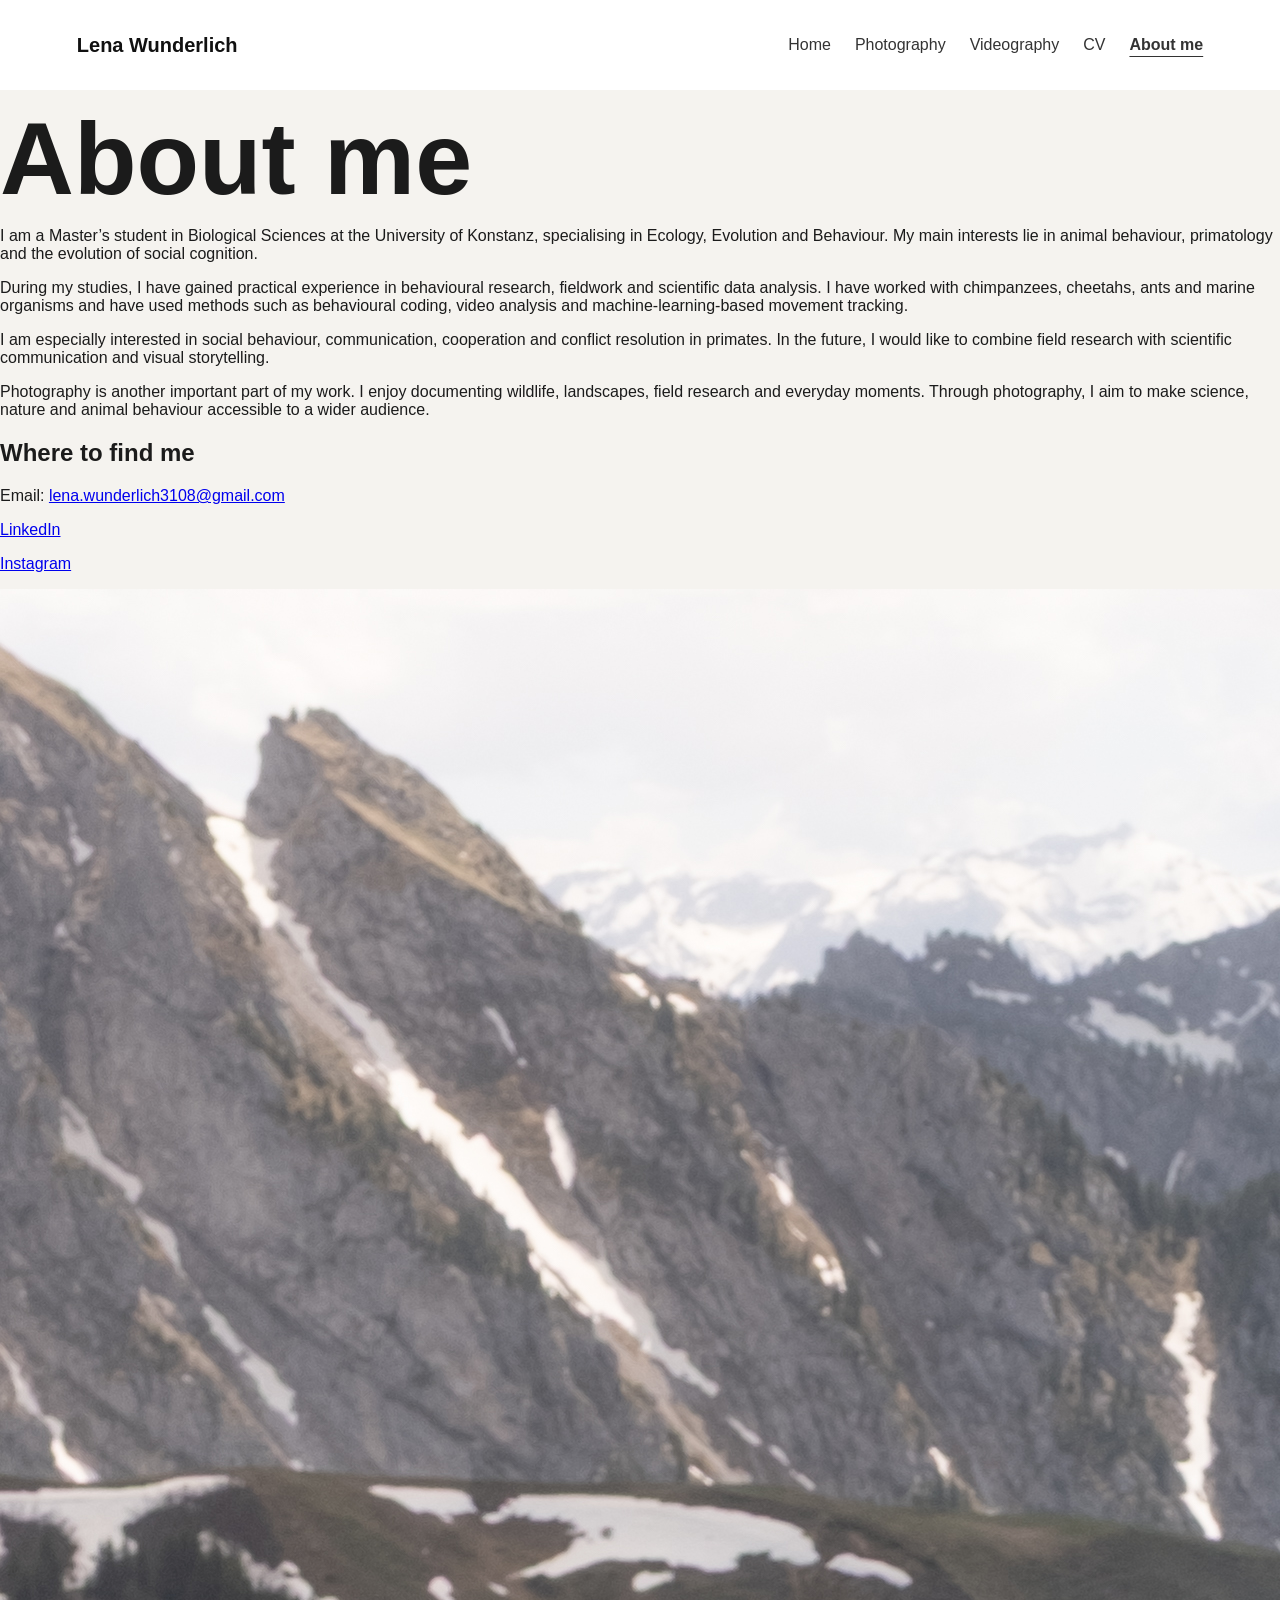
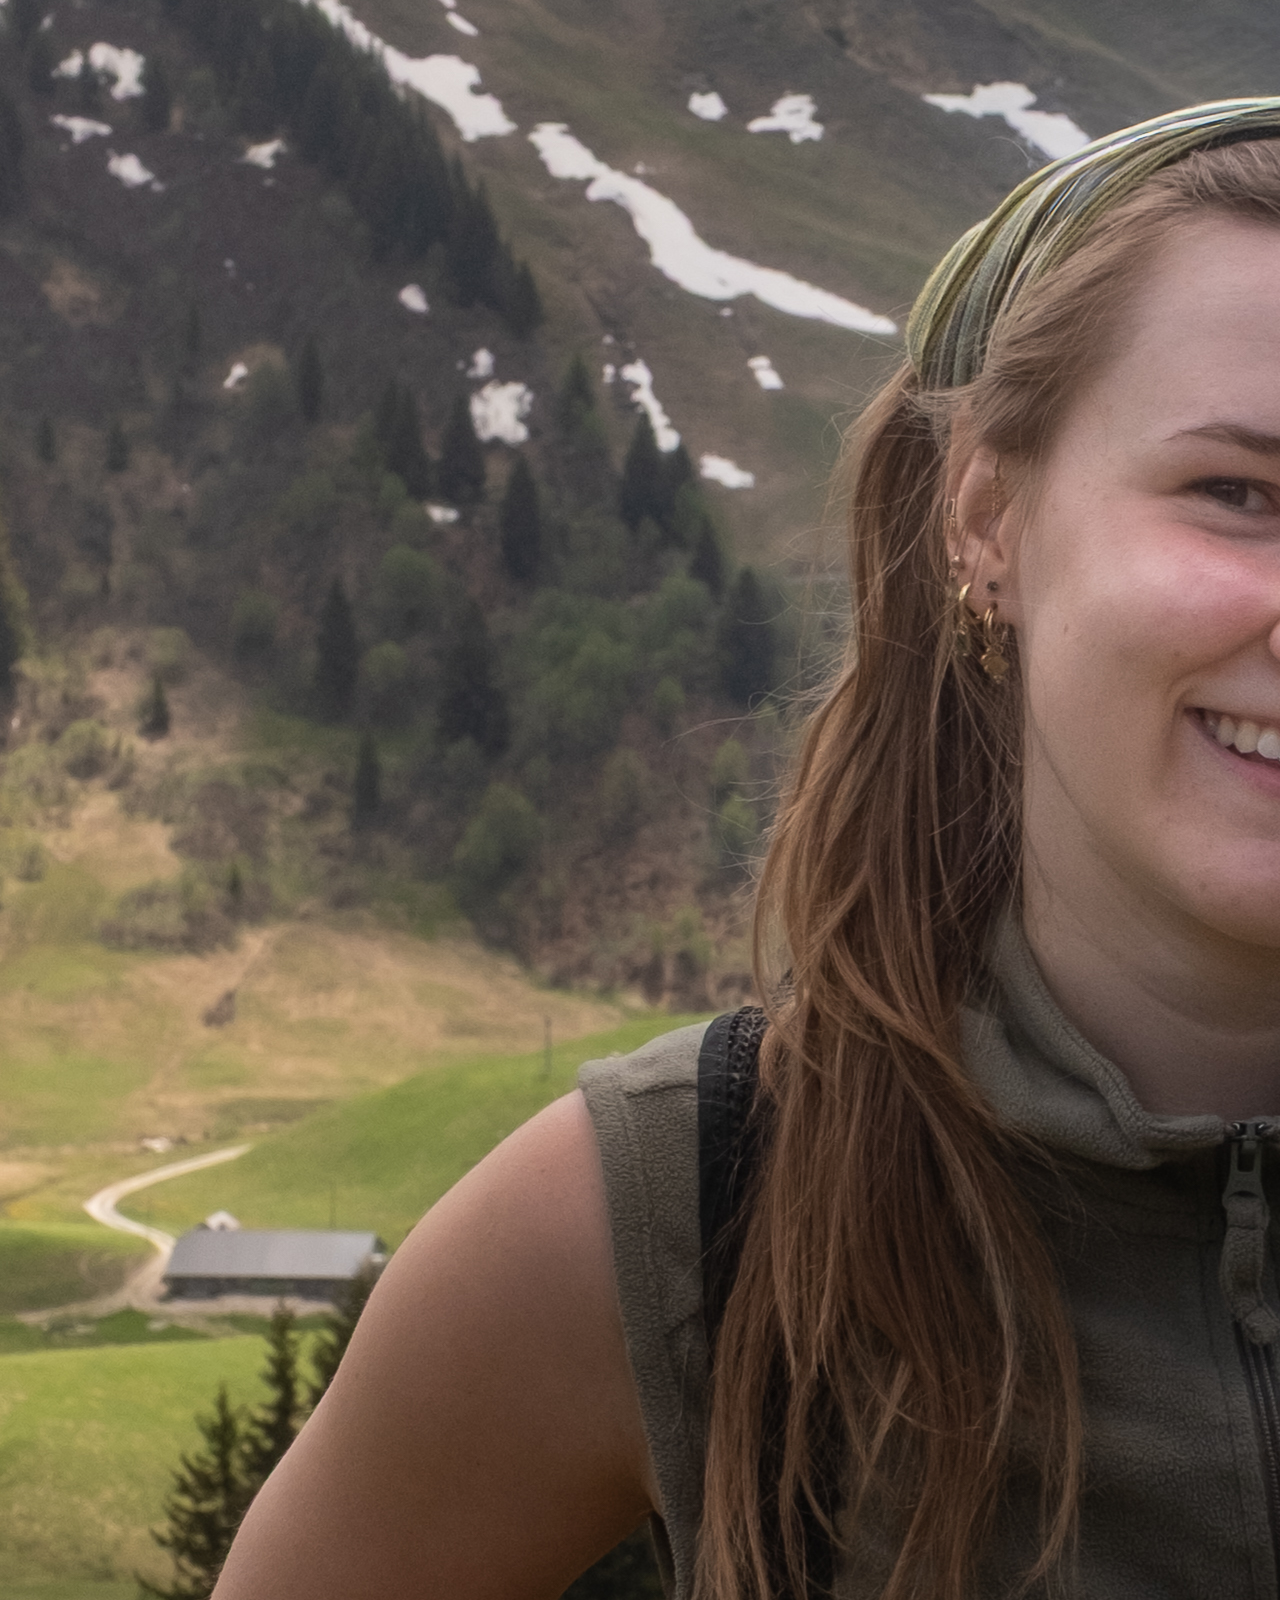
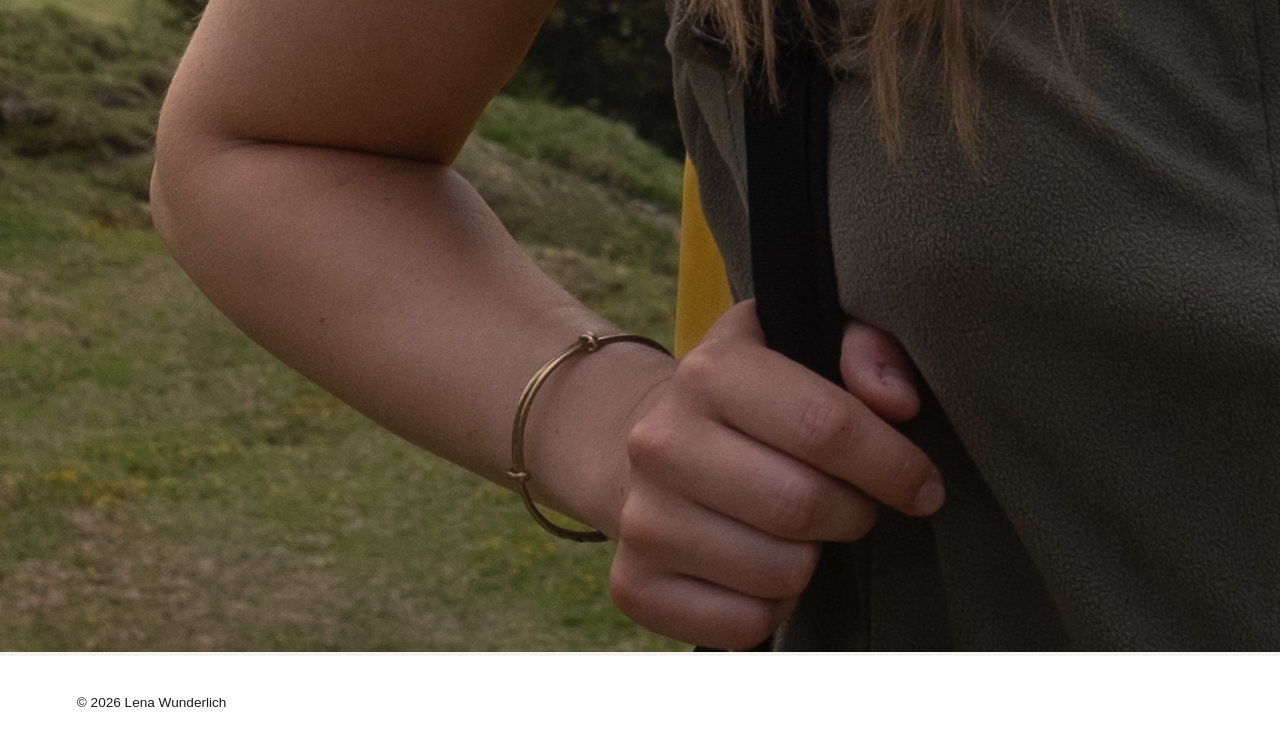
==== about.html @ 977cf22e "Add about.html for personal introduction page This file contains the HTML structure for the 'About m" ====
<!DOCTYPE html>
<html lang="en">

<head>
  <meta charset="UTF-8">

  <meta
    name="viewport"
    content="width=device-width, initial-scale=1.0"
  >

  <title>About me | Lena Wunderlich</title>

  <link rel="stylesheet" href="style.css">
</head>

<body>

  <header>
    <a class="name" href="index.html">
      Lena Wunderlich
    </a>

    <nav>
      <a href="index.html">Home</a>
      <a href="photography.html">Photography</a>
      <a href="videography.html">Videography</a>
      <a href="cv.html">CV</a>
      <a href="about.html" class="active">About me</a>
    </nav>
  </header>

  <main class="about-page">

    <section class="about-heading">
      <h1>About me</h1>
      <div class="about-heading-line"></div>
    </section>

    <section class="about-layout">

      <div class="about-text">

        <p>
          I am a Master’s student in Biological Sciences at the
          University of Konstanz, specialising in Ecology, Evolution
          and Behaviour. My main interests lie in animal behaviour,
          primatology and the evolution of social cognition.
        </p>

        <p>
          During my studies, I have gained practical experience in
          behavioural research, fieldwork and scientific data analysis.
          I have worked with chimpanzees, cheetahs, ants and marine
          organisms and have used methods such as behavioural coding,
          video analysis and machine-learning-based movement tracking.
        </p>

        <p>
          I am especially interested in social behaviour, communication,
          cooperation and conflict resolution in primates. In the future,
          I would like to combine field research with scientific
          communication and visual storytelling.
        </p>

        <p>
          Photography is another important part of my work. I enjoy
          documenting wildlife, landscapes, field research and everyday
          moments. Through photography, I aim to make science, nature and
          animal behaviour accessible to a wider audience.
        </p>

        <div class="about-contact">

          <h2>Where to find me</h2>

          <p>
            Email:
            <a href="mailto:lena.wunderlich3108@gmail.com">
              lena.wunderlich3108@gmail.com
            </a>
          </p>

          <p>
            <a
              href="HIER-DEINEN-LINKEDIN-LINK-EINFÜGEN"
              target="_blank"
              rel="noopener"
            >
              LinkedIn
            </a>
          </p>

          <p>
            <a
              href="HIER-DEINEN-INSTAGRAM-LINK-EINFÜGEN"
              target="_blank"
              rel="noopener"
            >
              Instagram
            </a>
          </p>

        </div>

      </div>

      <div class="about-image-wrapper">
        <img
          class="about-image"
          src="images/profile.jpg"
          alt="Portrait of Lena Wunderlich"
        >
      </div>

    </section>

  </main>

  <footer>
    <p>© 2026 Lena Wunderlich</p>
  </footer>

</body>
</html>
---- style.css ----
* {
  box-sizing: border-box;
}

body {
  margin: 0;
  font-family: Arial, Helvetica, sans-serif;
  color: #1b1b1b;
  background: #f5f3ef;
}

header {
  min-height: 90px;
  padding: 25px 6%;
  display: flex;
  justify-content: space-between;
  align-items: center;
  gap: 30px;
  background: white;
}

.name {
  color: #111;
  font-size: 1.25rem;
  font-weight: bold;
  text-decoration: none;
}

nav {
  display: flex;
  flex-wrap: wrap;
  gap: 24px;
}

nav a {
  color: #333;
  text-decoration: none;
}

nav a:hover {
  text-decoration: underline;
}

.hero {
  min-height: calc(100vh - 160px);
  padding: 100px 10%;
  display: flex;
  align-items: center;
}

.hero div {
  max-width: 800px;
}

.subtitle {
  text-transform: uppercase;
  letter-spacing: 0.15em;
  font-size: 0.8rem;
}

h1 {
  margin: 20px 0;
  max-width: 750px;
  font-size: clamp(3rem, 8vw, 6.5rem);
  line-height: 0.95;
}

.intro {
  max-width: 600px;
  font-size: 1.2rem;
  line-height: 1.7;
}

.button {
  display: inline-block;
  margin-top: 25px;
  padding: 14px 24px;
  color: white;
  background: #222;
  text-decoration: none;
}

.content {
  max-width: 1100px;
  min-height: 75vh;
  margin: auto;
  padding: 70px 6%;
}

.content h1 {
  font-size: clamp(2.5rem, 6vw, 5rem);
}

.project {
  margin: 50px 0;
  padding-bottom: 40px;
  border-bottom: 1px solid #bbb;
}

.project img {
  width: 100%;
  max-height: 650px;
  object-fit: cover;
}

.project p {
  max-width: 750px;
  line-height: 1.7;
}

footer {
  padding: 25px 6%;
  font-size: 0.85rem;
  background: white;
}

@media (max-width: 750px) {
  header {
    align-items: flex-start;
    flex-direction: column;
  }

  nav {
    gap: 12px 18px;
  }

  .hero {
    padding: 70px 6%;
  }
}
/* PHOTOGRAPHY PAGE */

.photography-page {
  width: 100%;
  max-width: 1500px;
  margin: 0 auto;
  padding: 70px 6% 100px;
}

.photography-intro {
  max-width: 750px;
  margin-bottom: 60px;
}

.photography-intro h1 {
  margin: 15px 0 25px;
  font-size: clamp(3rem, 7vw, 6rem);
  line-height: 1;
}

.photography-intro p {
  max-width: 600px;
  font-size: 1.1rem;
  line-height: 1.7;
}


/* MASONRY IMAGE GRID */

.photo-grid {
  column-count: 3;
  column-gap: 24px;
}

.photo-item {
  width: 100%;
  margin: 0 0 24px;
  break-inside: avoid;
  overflow: hidden;
  border-radius: 10px;
  background: #eeeeee;
}

.photo-item img {
  display: block;
  width: 100%;
  height: auto;
  transition:
    transform 0.4s ease,
    filter 0.4s ease;
}

.photo-item:hover img {
  transform: scale(1.02);
  filter: brightness(0.92);
}


/* ACTIVE NAVIGATION LINK */

nav a.active {
  font-weight: bold;
  text-decoration: underline;
  text-underline-offset: 6px;
}


/* TABLET */

@media (max-width: 1000px) {
  .photo-grid {
    column-count: 2;
  }
}


/* MOBILE */

@media (max-width: 650px) {
  .photography-page {
    padding: 50px 5% 70px;
  }

  .photography-intro {
    margin-bottom: 40px;
  }

  .photo-grid {
    column-count: 1;
    column-gap: 0;
  }

  .photo-item {
    margin-bottom: 18px;
    border-radius: 8px;
  }
}
.gallery-status {
  margin: 40px 0;
  text-align: center;
  color: #666666;
  font-size: 1rem;
}
/* CV PAGE */

.cv-page {
  width: 100%;
  max-width: 1500px;
  margin: 0 auto;
  padding: 60px 3% 100px;
}

.cv-heading h1 {
  margin: 0 0 45px;
  font-size: clamp(3rem, 6vw, 5.5rem);
  line-height: 1;
}

.cv-heading-line {
  width: 100%;
  height: 1px;
  margin-bottom: 35px;
  background: #555555;
}

.cv-actions {
  display: flex;
  flex-wrap: wrap;
  gap: 12px;
  margin-bottom: 25px;
}

.cv-button {
  display: inline-block;
  padding: 12px 20px;
  border: 1px solid #222222;
  color: #ffffff;
  background: #222222;
  text-decoration: none;
  transition:
    background 0.2s ease,
    color 0.2s ease;
}

.cv-button:hover {
  color: #222222;
  background: transparent;
}

.cv-button-secondary {
  color: #222222;
  background: transparent;
}

.cv-button-secondary:hover {
  color: #ffffff;
  background: #222222;
}


/* PDF VIEWER */

.cv-viewer-container {
  width: 100%;
  height: 85vh;
  min-height: 700px;
  padding: 0 70px;
  overflow: hidden;
  background: #1f1f1f;
}

.cv-viewer {
  display: block;
  width: 100%;
  height: 100%;
  border: none;
  background: #ffffff;
}

.cv-fallback {
  padding: 80px 30px;
  text-align: center;
  color: #222222;
  background: #ffffff;
}


/* TABLET */

@media (max-width: 900px) {
  .cv-viewer-container {
    height: 78vh;
    min-height: 600px;
    padding: 0 30px;
  }
}


/* MOBILE */

@media (max-width: 650px) {
  .cv-page {
    padding: 45px 4% 70px;
  }

  .cv-heading h1 {
    margin-bottom: 30px;
  }

  .cv-heading-line {
    margin-bottom: 25px;
  }

  .cv-actions {
    flex-direction: column;
  }

  .cv-button {
    width: 100%;
    text-align: center;
  }

  .cv-viewer-container {
    height: 70vh;
    min-height: 500px;
    padding: 0;
  }
}
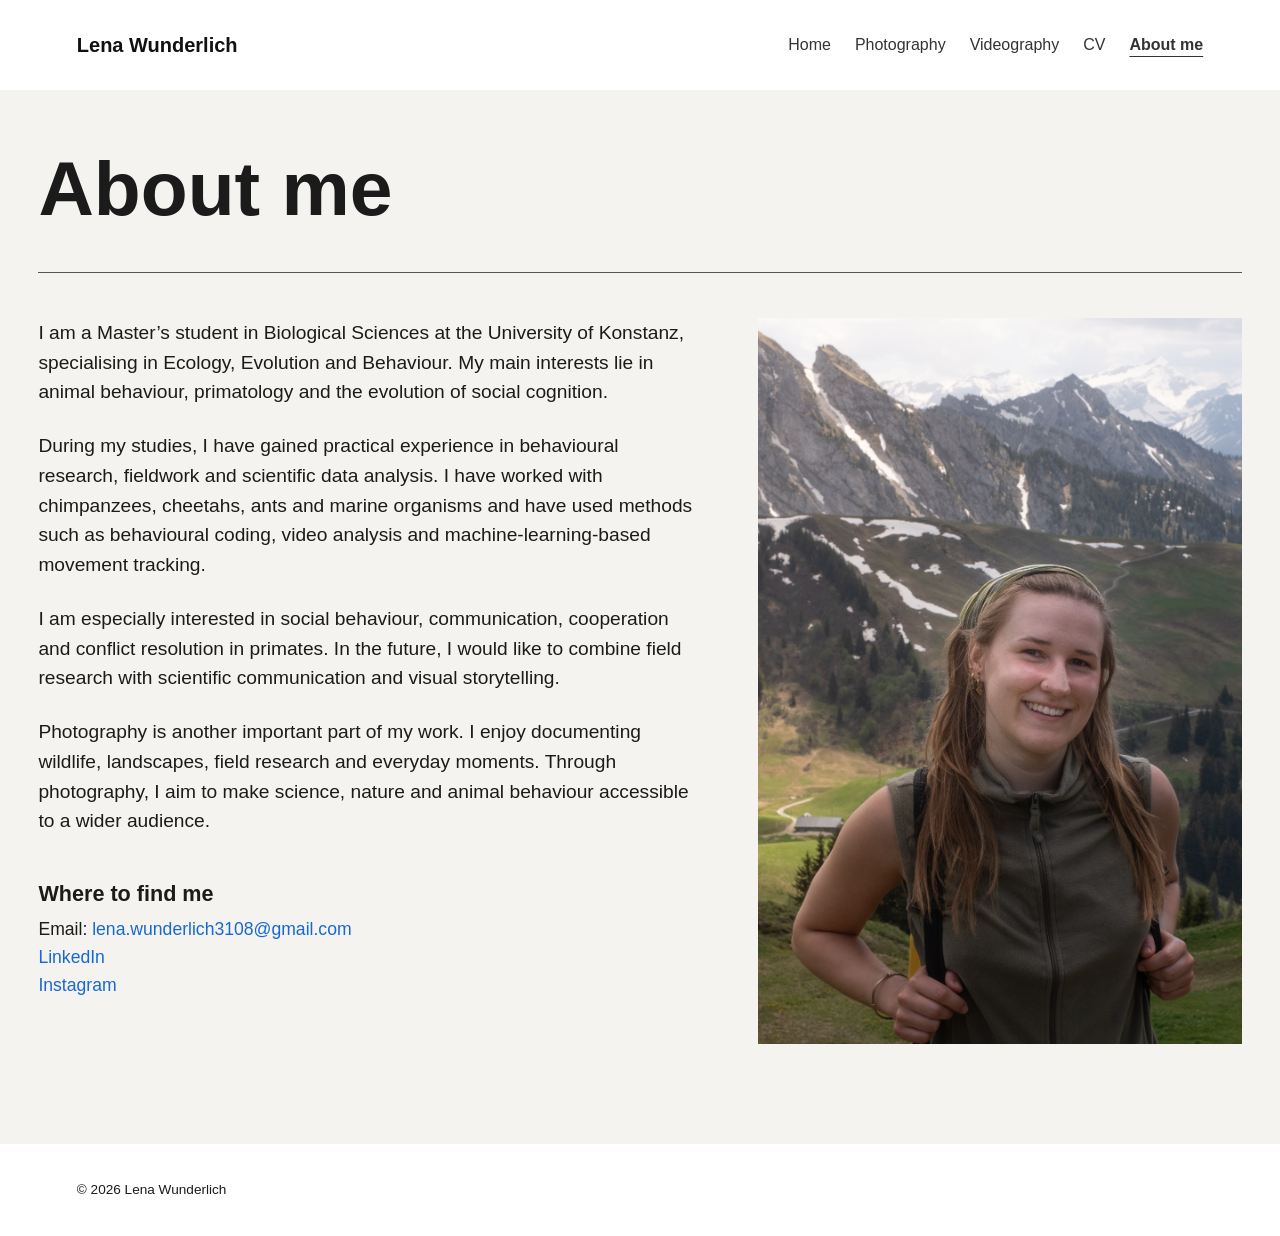
==== commit 43e35fcf: "Update LinkedIn link in about.html" ====
--- a/about.html
+++ b/about.html
@@ -83,7 +83,7 @@
 
           <p>
             <a
-              href="HIER-DEINEN-LINKEDIN-LINK-EINFÜGEN"
+              href="www.linkedin.com/in/lena-wunderlich-411a1b2a2"
               target="_blank"
               rel="noopener"
             >
--- a/style.css
+++ b/style.css
@@ -356,3 +356,131 @@
     padding: 0;
   }
 }
+/* ABOUT PAGE */
+
+.about-page {
+  width: 100%;
+  max-width: 1500px;
+  margin: 0 auto;
+  padding: 60px 3% 100px;
+}
+
+.about-heading h1 {
+  margin: 0 0 45px;
+  font-size: clamp(3rem, 6vw, 5.5rem);
+  line-height: 1;
+}
+
+.about-heading-line {
+  width: 100%;
+  height: 1px;
+  margin-bottom: 45px;
+  background: #555555;
+}
+
+
+/* TWO-COLUMN LAYOUT */
+
+.about-layout {
+  display: grid;
+  grid-template-columns: minmax(0, 1.15fr) minmax(320px, 0.85fr);
+  align-items: start;
+  gap: 65px;
+}
+
+.about-text {
+  max-width: 780px;
+}
+
+.about-text > p {
+  margin: 0 0 24px;
+  font-size: clamp(1.05rem, 1.5vw, 1.35rem);
+  line-height: 1.55;
+}
+
+.about-contact {
+  margin-top: 45px;
+}
+
+.about-contact h2 {
+  margin: 0 0 12px;
+  font-size: 1.35rem;
+}
+
+.about-contact p {
+  margin: 7px 0;
+  font-size: 1.1rem;
+}
+
+.about-contact a {
+  color: #1769d1;
+  text-decoration: none;
+}
+
+.about-contact a:hover {
+  text-decoration: underline;
+}
+
+
+/* PORTRAIT */
+
+.about-image-wrapper {
+  width: 100%;
+}
+
+.about-image {
+  display: block;
+  width: 100%;
+  max-height: 760px;
+  object-fit: cover;
+  object-position: center;
+}
+
+
+/* TABLET */
+
+@media (max-width: 950px) {
+  .about-layout {
+    grid-template-columns: 1fr 1fr;
+    gap: 35px;
+  }
+
+  .about-text > p {
+    font-size: 1rem;
+  }
+}
+
+
+/* MOBILE */
+
+@media (max-width: 750px) {
+  .about-page {
+    padding: 45px 5% 70px;
+  }
+
+  .about-heading h1 {
+    margin-bottom: 30px;
+  }
+
+  .about-heading-line {
+    margin-bottom: 30px;
+  }
+
+  .about-layout {
+    display: flex;
+    flex-direction: column;
+    gap: 35px;
+  }
+
+  .about-image-wrapper {
+    order: -1;
+  }
+
+  .about-image {
+    max-height: 550px;
+  }
+
+  .about-contact {
+    margin-top: 35px;
+  }
+}
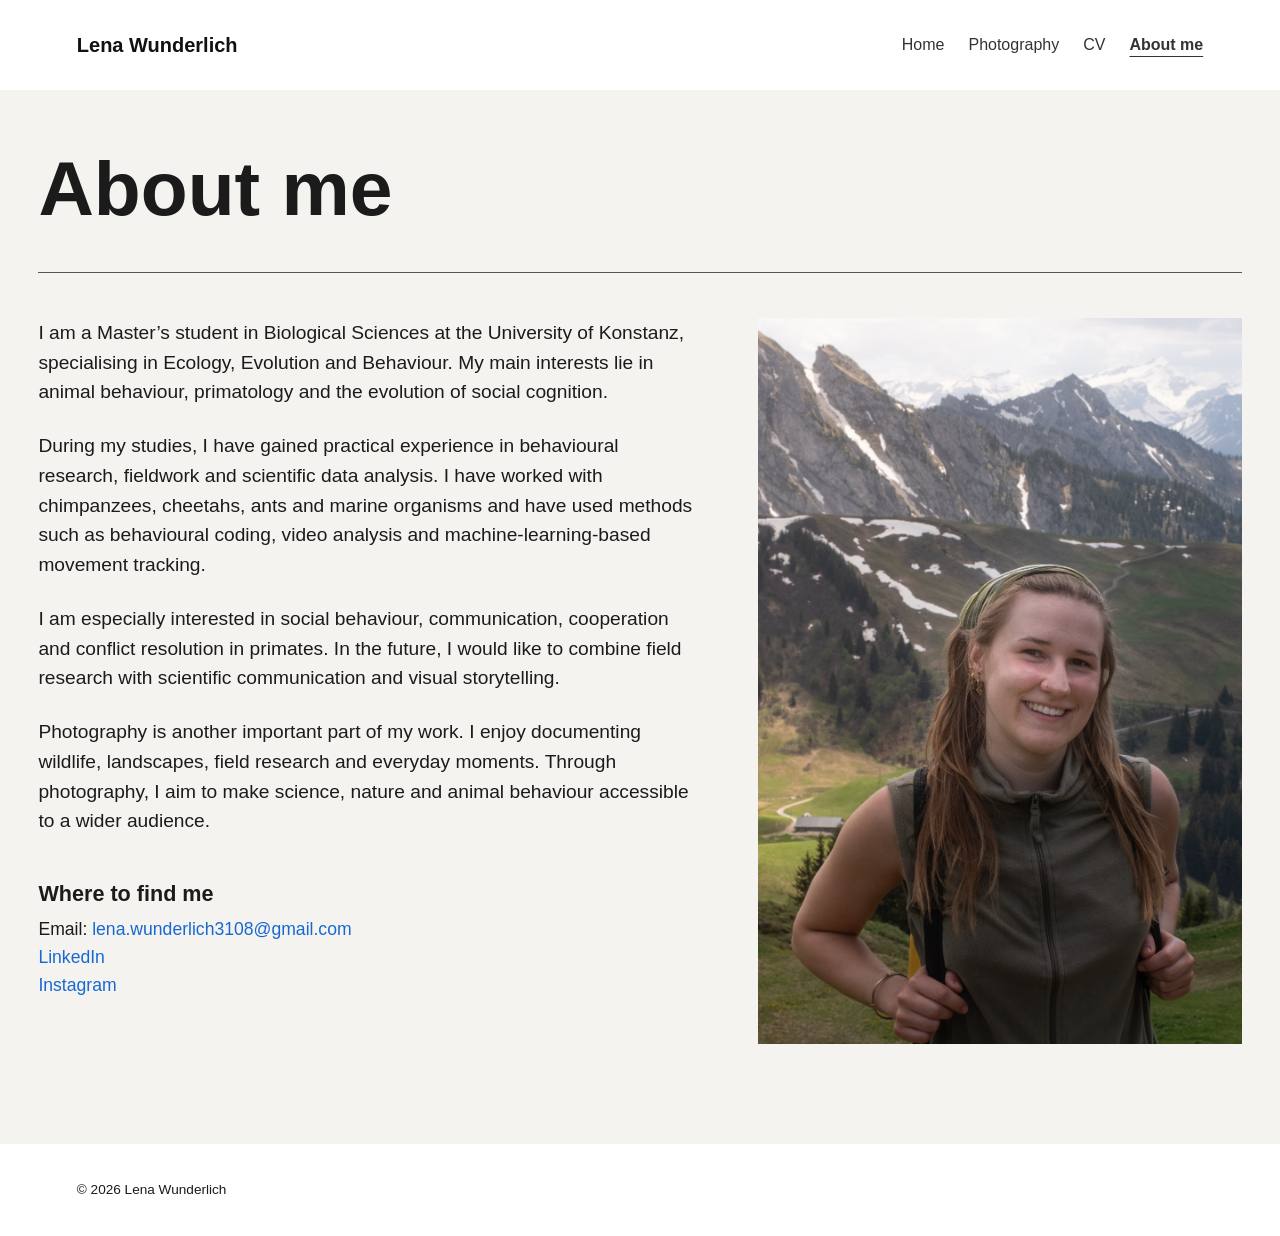
==== commit 48849297: "Update LinkedIn link to use HTTPS" ====
--- a/about.html
+++ b/about.html
@@ -3,7 +3,7 @@
 
 <head>
   <meta charset="UTF-8">
-
+  
   <meta
     name="viewport"
     content="width=device-width, initial-scale=1.0"
@@ -83,7 +83,7 @@
 
           <p>
             <a
-              href="www.linkedin.com/in/lena-wunderlich-411a1b2a2"
+              href="https://www.linkedin.com/in/lena-wunderlich-411a1b2a2/"
               target="_blank"
               rel="noopener"
             >
--- a/style.css
+++ b/style.css
@@ -1,4 +1,7 @@
-* {
+nav a[href*="videography"] {
+  display: none !important;
+}
+}* {
   box-sizing: border-box;
 }
 
@@ -484,3 +487,230 @@
     margin-top: 35px;
   }
 }
+
+/* MOBILE VERSION */
+
+@media (max-width: 700px) {
+
+  /* ALLGEMEIN */
+
+  body {
+    overflow-x: hidden;
+  }
+
+  h1 {
+    font-size: 2.7rem;
+    line-height: 1.05;
+  }
+
+
+  /* NAVIGATION */
+
+  header {
+    padding: 22px 5%;
+    flex-direction: column;
+    align-items: flex-start;
+    gap: 18px;
+  }
+
+  .name {
+    font-size: 1.2rem;
+  }
+
+  nav {
+    width: 100%;
+    display: flex;
+    flex-wrap: wrap;
+    gap: 12px 20px;
+  }
+
+  nav a {
+    font-size: 0.95rem;
+  }
+
+
+  /* STARTSEITE */
+
+  .hero {
+    min-height: auto;
+    padding: 65px 6% 80px;
+  }
+
+  .hero h1 {
+    font-size: 3.2rem;
+  }
+
+  .intro {
+    font-size: 1rem;
+    line-height: 1.6;
+  }
+
+
+  /* PHOTOGRAPHY */
+
+  .photography-page {
+    padding: 45px 5% 70px;
+  }
+
+  .photography-intro {
+    margin-bottom: 35px;
+  }
+
+  .photography-intro h1 {
+    font-size: 3rem;
+  }
+
+  .photo-grid {
+    column-count: 1;
+    column-gap: 0;
+  }
+
+  .photo-item {
+    margin-bottom: 18px;
+    border-radius: 6px;
+  }
+
+
+  /* ABOUT ME */
+
+  .about-page {
+    padding: 45px 5% 70px;
+  }
+
+  .about-heading h1 {
+    margin-bottom: 25px;
+    font-size: 3rem;
+  }
+
+  .about-heading-line {
+    margin-bottom: 30px;
+  }
+
+  .about-layout {
+    display: flex;
+    flex-direction: column;
+    gap: 30px;
+  }
+
+  .about-image-wrapper {
+    order: -1;
+  }
+
+  .about-image {
+    width: 100%;
+    max-height: 520px;
+    object-fit: cover;
+  }
+
+  .about-text {
+    max-width: none;
+  }
+
+  .about-text > p {
+    font-size: 1rem;
+    line-height: 1.6;
+  }
+
+  .about-contact {
+    margin-top: 35px;
+  }
+
+
+  /* CV */
+
+  .cv-page {
+    padding: 45px 5% 70px;
+  }
+
+  .cv-heading h1 {
+    margin-bottom: 25px;
+    font-size: 3rem;
+  }
+
+  .cv-heading-line {
+    margin-bottom: 25px;
+  }
+
+  .cv-actions {
+    flex-direction: column;
+  }
+
+  .cv-button {
+    width: 100%;
+    text-align: center;
+  }
+
+  .cv-viewer-container {
+    height: 70vh;
+    min-height: 480px;
+    padding: 0;
+  }
+
+
+  /* NORMALE INHALTSSEITEN */
+
+  .content {
+    padding: 45px 5% 70px;
+  }
+
+
+  /* FOOTER */
+
+  footer {
+    padding: 25px 5%;
+  }
+}
+/* BREITENFEHLER AUF ALLEN UNTERSEITEN BEHEBEN */
+
+html {
+  width: 100%;
+  overflow-x: clip;
+}
+
+body {
+  width: 100%;
+  min-width: 0;
+  margin: 0;
+  overflow-x: clip;
+}
+
+*,
+*::before,
+*::after {
+  box-sizing: border-box;
+}
+
+header,
+main,
+footer,
+section,
+div,
+nav {
+  min-width: 0;
+}
+
+.photography-page,
+.about-page,
+.cv-page,
+.content {
+  width: auto;
+  max-width: 1500px;
+  margin-right: auto;
+  margin-left: auto;
+}
+
+.photo-grid,
+.about-layout,
+.cv-viewer-container {
+  width: 100%;
+  max-width: 100%;
+}
+
+img,
+video,
+iframe,
+object,
+embed {
+  display: block;
+  max-width: 100%;
+}
